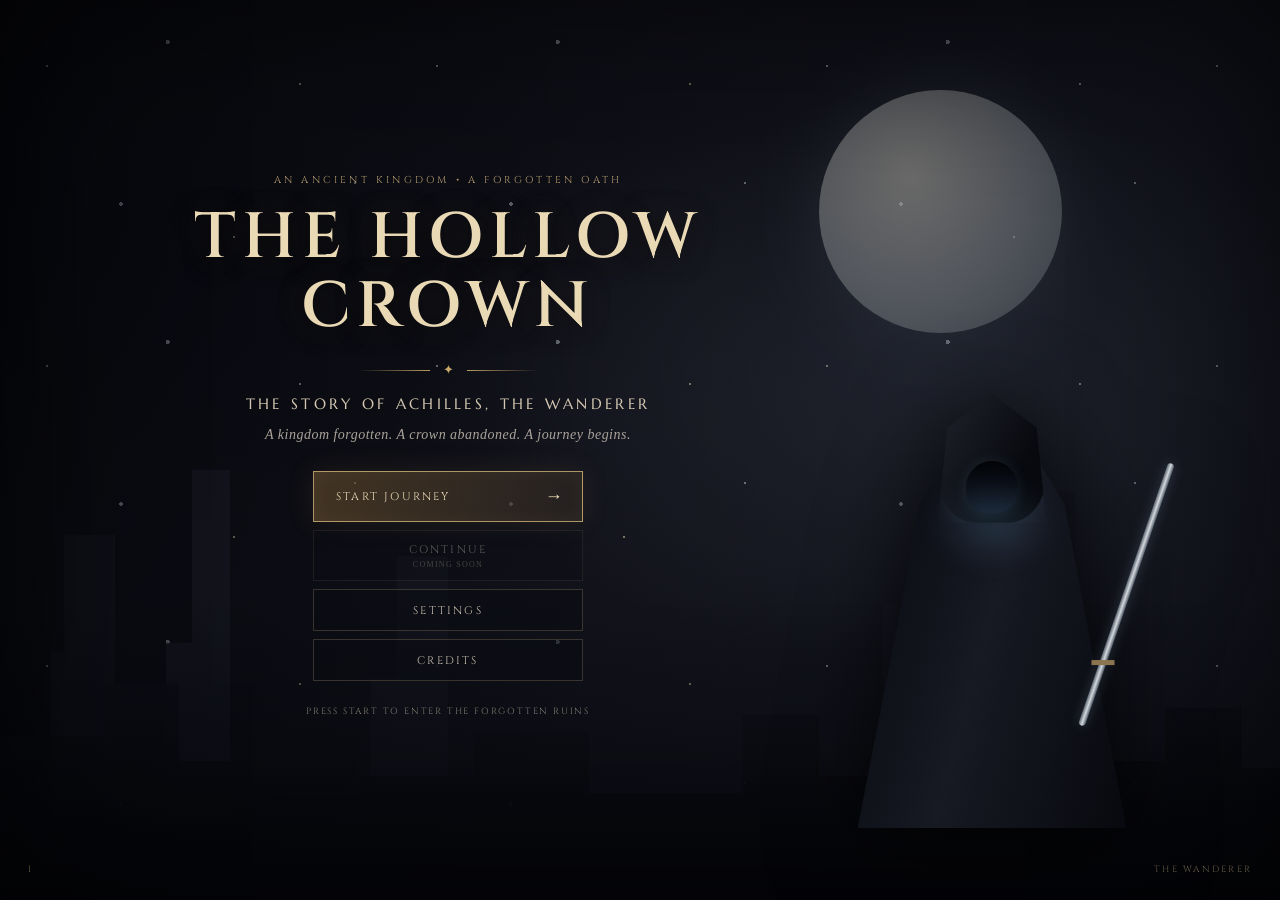
==== index.html @ 7a75503d "Add files via upload" ====
<!DOCTYPE html>
<html lang="en">
<head>
  <meta charset="UTF-8">
  <meta name="viewport" content="width=device-width, initial-scale=1.0">
  <title>The Hollow Crown</title>
  <link rel="stylesheet" href="style.css">
</head>
<body>
  <main class="game-container">
    <header class="game-header">
      <h1>THE HOLLOW CROWN</h1>
      <p>A KINGDOM FORGOTTEN</p>
    </header>

    <button id="deathSnowTestButton" type="button">TEST DEATH SNOW</button>

    <canvas id="gameCanvas" width="960" height="540">
      Your browser does not support Canvas.
    </canvas>

    <footer class="game-controls">
      <p>MOVE: A / D</p>
      <p>JUMP / FLY: SPACE / W</p>
      <p>DESCEND: S</p>
      <p>ATTACK: J</p>
      <p>INTERACT: E</p>
    </footer>
  </main>

  <!-- Main menu sits above the running canvas. Existing game files remain untouched. -->
  <section id="mainMenu" class="main-menu" aria-label="Main menu">
    <div class="menu-atmosphere"></div>
    <div class="menu-moon"></div>
    <div class="menu-ruins menu-ruins-back"></div>
    <div class="menu-ruins menu-ruins-front"></div>
    <div class="menu-wanderer" aria-hidden="true">
      <div class="wanderer-sword"></div>
      <div class="wanderer-cloak"></div>
      <div class="wanderer-hood"></div>
      <div class="wanderer-face"></div>
      <div class="wanderer-glow"></div>
    </div>
    <div class="menu-vignette"></div>

    <div class="menu-content">
      <div class="menu-eyebrow">AN ANCIENT KINGDOM • A FORGOTTEN OATH</div>
      <h1 class="menu-title">THE HOLLOW CROWN</h1>
      <div class="menu-divider"><span></span>✦<span></span></div>
      <p class="menu-subtitle">THE STORY OF ACHILLES, THE WANDERER</p>
      <p class="menu-tagline">A kingdom forgotten. A crown abandoned. A journey begins.</p>

      <nav class="menu-actions" aria-label="Game menu">
        <button id="startJourneyButton" class="menu-button menu-button-primary" type="button">
          <span>START JOURNEY</span><b>→</b>
        </button>
        <button id="continueJourneyButton" class="menu-button" type="button" disabled
          title="The save system has not been added yet">
          <span>CONTINUE</span><small>COMING SOON</small>
        </button>
        <button id="settingsButton" class="menu-button" type="button">SETTINGS</button>
        <button id="creditsButton" class="menu-button" type="button">CREDITS</button>
      </nav>
      <p class="menu-footnote">PRESS START TO ENTER THE FORGOTTEN RUINS</p>
    </div>

    <div class="menu-corner menu-corner-left">I</div>
    <div class="menu-corner menu-corner-right">THE WANDERER</div>

    <div id="menuInfoPanel" class="menu-info-panel" hidden>
      <button id="closeInfoPanel" class="panel-close" type="button" aria-label="Close panel">×</button>
      <h2 id="infoPanelTitle">SETTINGS</h2>
      <p id="infoPanelText"></p>
    </div>
  </section>

  <script src="game.js"></script>
  <script src="world2_fix.js"></script>
  <script src="death_snow.js"></script>
  <script src="audio-manager.js"></script>
  <script src="main-menu.js"></script>

  <script>
    document.getElementById("deathSnowTestButton").addEventListener("click", function () {
      dsResetWorld();

      worldTwoState.phase = 4;
      deathSnowState.active = true;
      deathSnowState.entryTimer = 0;
      deathSnowState.transition = 90;
      deathSnowState.region = "mountains";

      player.gameOver = false;
      player.levelComplete = false;
      player.x = DEATH_SNOW.start + 85;
      player.y = ground.y - player.height;
      player.velocityX = 0;
      player.velocityY = 0;
      player.grounded = true;
      player.health = player.maxHealth;
      player.checkpointX = DEATH_SNOW.start + 85;

      deathSnowState.checkpoint = player.checkpointX;

      camera.x = DEATH_SNOW.start;
      camera.targetX = DEATH_SNOW.start;
      enemies.length = 0;

      dsCreatePotions();
      dsSpawnWave(0);

      showNotification("WORLD III — THE DEATH SNOW");
    });
  </script>

  <script src="main-menu.js"></script>
</body>
</html>
---- style.css ----
@import url('https://fonts.googleapis.com/css2?family=Cinzel:wght@400;500;600;700;800&family=Marcellus&display=swap');

:root {
  --gold: #c7a66a;
  --gold-bright: #ead39b;
  --ink: #08090e;
  --muted: #aaa39a;
}

* { box-sizing: border-box; }

html, body {
  margin: 0;
  min-height: 100%;
  background: #08090e;
  color: #eee7d9;
  font-family: Georgia, serif;
}

body { overflow-x: hidden; }

.game-container {
  width: min(100%, 1120px);
  margin: 0 auto;
  padding: 20px 18px 28px;
  text-align: center;
}

.game-header h1 {
  margin: 0;
  font: 700 25px Cinzel, Georgia, serif;
  letter-spacing: .22em;
  color: #e0c58d;
}

.game-header p {
  margin: 7px 0 15px;
  color: #9c958c;
  font: 11px Marcellus, Georgia, serif;
  letter-spacing: .32em;
}

#gameCanvas {
  display: block;
  width: 100%;
  height: auto;
  max-height: 76vh;
  border: 1px solid rgba(199,166,106,.35);
  background: #11131b;
  box-shadow: 0 18px 70px rgba(0,0,0,.55);
}

#deathSnowTestButton {
  display: none;
  margin: 0 auto 12px;
  padding: 9px 15px;
  border: 1px solid #91b9c8;
  background: #101c25;
  color: #d7eff7;
  font: 11px Cinzel, Georgia, serif;
  letter-spacing: .12em;
  cursor: pointer;
}

body.game-started #deathSnowTestButton { display: block; }

.game-controls {
  display: flex;
  justify-content: center;
  flex-wrap: wrap;
  gap: 8px 22px;
  color: #a9a19a;
  font: 10px Cinzel, Georgia, serif;
  letter-spacing: .12em;
}

.game-controls p { margin: 13px 0 0; }

/* CINEMATIC MAIN MENU */
.main-menu {
  position: fixed;
  inset: 0;
  z-index: 1000;
  overflow: hidden;
  display: grid;
  place-items: center;
  isolation: isolate;
  background:
    radial-gradient(ellipse at 72% 42%, rgba(83,91,112,.24), transparent 38%),
    linear-gradient(112deg, #08090e 0%, #11121a 48%, #171923 100%);
  transition: opacity .8s ease, visibility .8s ease;
}

.main-menu.menu-hidden {
  opacity: 0;
  visibility: hidden;
  pointer-events: none;
}

.menu-atmosphere {
  position: absolute;
  inset: 0;
  z-index: -5;
  opacity: .48;
  background-image:
    radial-gradient(1px 1px at 12% 22%, #e9dfc8 98%, transparent),
    radial-gradient(2px 2px at 43% 14%, #c9d4dc 98%, transparent),
    radial-gradient(1px 1px at 77% 28%, #f0dfba 98%, transparent),
    radial-gradient(1px 1px at 91% 61%, #d4d8e4 98%, transparent),
    radial-gradient(2px 2px at 31% 68%, #d4d8e4 98%, transparent),
    radial-gradient(1px 1px at 60% 79%, #f0dfba 98%, transparent);
  background-size: 390px 300px;
  animation: starDrift 35s linear infinite;
}

.menu-moon {
  position: absolute;
  z-index: -4;
  width: clamp(130px, 19vw, 245px);
  aspect-ratio: 1;
  top: 10%;
  right: 17%;
  border-radius: 50%;
  background: radial-gradient(circle at 38% 35%, #e0ded2, #9ca1a5 58%, #626b78 100%);
  opacity: .52;
  box-shadow: 0 0 65px rgba(174,190,207,.18), 0 0 170px rgba(137,160,183,.12);
}

.menu-ruins {
  position: absolute;
  z-index: -3;
  bottom: -2px;
  width: 100%;
  height: 48%;
  pointer-events: none;
}

.menu-ruins-back {
  opacity: .65;
  background:
    linear-gradient(to top, #0b0d13 0 18%, transparent 18%),
    linear-gradient(90deg, transparent 0 4%, #171923 4% 9%, transparent 9% 13%, #1c1e29 13% 18%, transparent 18% 29%, #171923 29% 35%, transparent 35% 69%, #1b1d28 69% 75%, transparent 75% 81%, #171923 81% 88%, transparent 88%);
  clip-path: polygon(0 42%, 5% 42%, 5% 15%, 9% 15%, 9% 40%, 15% 40%, 15% 0, 21% 0, 21% 48%, 31% 48%, 31% 20%, 37% 20%, 37% 55%, 64% 55%, 64% 31%, 70% 31%, 70% 48%, 78% 48%, 78% 5%, 84% 5%, 84% 45%, 92% 45%, 92% 18%, 97% 18%, 97% 50%, 100% 50%, 100% 100%, 0 100%);
}

.menu-ruins-front {
  height: 27%;
  opacity: .9;
  background: linear-gradient(180deg, #11131b, #07080c);
  clip-path: polygon(0 32%, 8% 32%, 8% 10%, 14% 10%, 14% 42%, 22% 42%, 22% 18%, 28% 18%, 28% 48%, 37% 48%, 37% 30%, 46% 30%, 46% 55%, 58% 55%, 58% 23%, 64% 23%, 64% 48%, 75% 48%, 75% 12%, 82% 12%, 82% 42%, 91% 42%, 91% 20%, 97% 20%, 97% 45%, 100% 45%, 100% 100%, 0 100%);
}

.menu-vignette {
  position: absolute;
  inset: 0;
  z-index: -1;
  background:
    linear-gradient(90deg, rgba(4,5,9,.38), transparent 48%, rgba(4,5,9,.12)),
    linear-gradient(0deg, rgba(3,4,8,.75), transparent 34%, rgba(3,4,8,.18));
  box-shadow: inset 0 0 180px rgba(0,0,0,.72);
}

.menu-content {
  position: relative;
  z-index: 4;
  width: min(92vw, 680px);
  margin: 0 30% 0 0;
  padding: 30px 0 40px;
  text-align: center;
  animation: menuRise 1.15s ease both;
}

.menu-eyebrow {
  margin-bottom: 17px;
  color: #b49b70;
  font: 10px Cinzel, Georgia, serif;
  letter-spacing: .32em;
}

.menu-title {
  margin: 0;
  color: #ead9b5;
  font: 600 clamp(31px, 5vw, 65px)/1.08 Cinzel, Georgia, serif;
  letter-spacing: .095em;
  text-shadow: 0 4px 24px rgba(0,0,0,.8), 0 0 35px rgba(205,177,126,.13);
}

.menu-divider {
  display: flex;
  align-items: center;
  justify-content: center;
  gap: 13px;
  margin: 20px auto 16px;
  color: #c9a96c;
  font-size: 13px;
}

.menu-divider span {
  display: block;
  width: 72px;
  height: 1px;
  background: linear-gradient(90deg, transparent, #b99962);
}

.menu-divider span:last-child { transform: rotate(180deg); }

.menu-subtitle {
  margin: 0;
  color: #d4c8b2;
  font: 500 clamp(11px, 1.5vw, 15px) Marcellus, Georgia, serif;
  letter-spacing: .22em;
}

.menu-tagline {
  margin: 14px 0 28px;
  color: #aaa39a;
  font: italic 14px Georgia, serif;
  letter-spacing: .035em;
}

.menu-actions {
  display: grid;
  gap: 8px;
  width: min(270px, 78%);
  margin: 0 auto;
}

.menu-button {
  position: relative;
  min-height: 42px;
  padding: 11px 18px;
  border: 1px solid rgba(190,166,124,.25);
  background: rgba(10,12,18,.54);
  color: #c9c0b1;
  font: 11px Cinzel, Georgia, serif;
  letter-spacing: .2em;
  cursor: pointer;
  transition: .25s ease;
}

.menu-button:hover:not(:disabled) {
  border-color: rgba(224,195,139,.85);
  color: #f1dfb9;
  background: rgba(130,105,67,.18);
  transform: translateY(-1px);
}

.menu-button-primary {
  display: flex;
  align-items: center;
  justify-content: space-between;
  padding: 12px 17px 12px 22px;
  border-color: rgba(219,187,126,.75);
  background: linear-gradient(100deg, rgba(120,91,52,.5), rgba(45,39,35,.66));
  color: #f0dfbb;
  box-shadow: 0 0 28px rgba(175,139,82,.12), inset 0 0 18px rgba(213,180,119,.06);
}

.menu-button-primary b { font-size: 18px; font-weight: 400; }

.menu-button:disabled {
  opacity: .42;
  cursor: not-allowed;
}

.menu-button small {
  display: block;
  margin-top: 3px;
  color: #8c8274;
  font: 8px Georgia, serif;
  letter-spacing: .16em;
}

.menu-footnote {
  margin: 24px 0 0;
  color: #827b73;
  font: 9px Cinzel, Georgia, serif;
  letter-spacing: .2em;
}

.menu-wanderer {
  position: absolute;
  z-index: 2;
  right: 10%;
  bottom: 8%;
  width: clamp(170px, 25vw, 330px);
  height: clamp(280px, 53vh, 500px);
  filter: drop-shadow(0 10px 45px rgba(0,0,0,.8));
  pointer-events: none;
}

.wanderer-cloak {
  position: absolute;
  bottom: 0;
  left: 8%;
  width: 84%;
  height: 79%;
  background: linear-gradient(105deg, #080a10, #171923 48%, #08090e);
  clip-path: polygon(35% 0, 65% 0, 77% 14%, 83% 37%, 100% 100%, 0 100%, 17% 38%, 23% 14%);
  border-top: 1px solid rgba(157,164,179,.22);
}

.wanderer-hood {
  position: absolute;
  top: 9%;
  left: 33%;
  width: 34%;
  height: 27%;
  border-radius: 48% 48% 36% 36%;
  background: linear-gradient(120deg, #20232d, #08090e 70%);
  clip-path: polygon(50% 0, 91% 26%, 100% 100%, 0 100%, 9% 26%);
  box-shadow: 0 0 30px rgba(115,149,174,.13);
}

.wanderer-face {
  position: absolute;
  top: 23%;
  left: 42%;
  width: 16%;
  height: 11%;
  border-radius: 50% 50% 42% 42%;
  background: linear-gradient(#030407, #111724);
  box-shadow: 0 0 14px rgba(115,174,205,.12);
}

.wanderer-sword {
  position: absolute;
  z-index: 1;
  top: 22%;
  right: 7%;
  width: 7px;
  height: 58%;
  border-radius: 4px;
  background: linear-gradient(90deg, #58616e, #d2d8dc, #4b5563);
  transform: rotate(19deg);
  box-shadow: 0 0 12px rgba(149,190,218,.22);
}

.wanderer-sword::after {
  content: "";
  position: absolute;
  bottom: 23%;
  left: -8px;
  width: 23px;
  height: 5px;
  background: #8c744e;
  transform: rotate(-19deg);
}

.wanderer-glow {
  position: absolute;
  left: 31%;
  top: 27%;
  width: 39%;
  height: 18%;
  background: radial-gradient(ellipse, rgba(107,178,218,.2), transparent 70%);
  filter: blur(13px);
}

.menu-corner {
  position: absolute;
  bottom: 25px;
  color: rgba(196,174,136,.52);
  font: 9px Cinzel, Georgia, serif;
  letter-spacing: .25em;
}
.menu-corner-left { left: 28px; }
.menu-corner-right { right: 28px; }

.menu-info-panel {
  position: absolute;
  z-index: 10;
  top: 50%;
  left: 50%;
  width: min(390px, calc(100vw - 38px));
  padding: 34px 30px 28px;
  transform: translate(-50%, -50%);
  border: 1px solid rgba(199,166,106,.55);
  background: rgba(9,11,17,.96);
  box-shadow: 0 20px 80px rgba(0,0,0,.75);
  text-align: center;
}
.menu-info-panel[hidden] { display: none; }
.menu-info-panel h2 {
  margin: 0 0 15px;
  color: #e5d1a7;
  font: 17px Cinzel, Georgia, serif;
  letter-spacing: .2em;
}
.menu-info-panel p {
  margin: 0;
  color: #b6afa4;
  font: 14px/1.7 Georgia, serif;
}
.panel-close {
  position: absolute;
  top: 7px;
  right: 12px;
  border: 0;
  background: transparent;
  color: #cbb88e;
  font-size: 25px;
  cursor: pointer;
}

@keyframes starDrift {
  from { transform: translateY(0); }
  to { transform: translateY(18px); }
}
@keyframes menuRise {
  from { opacity: 0; transform: translateY(18px); }
  to { opacity: 1; transform: translateY(0); }
}

@media (max-width: 760px) {
  .menu-content {
    width: 94vw;
    margin: 0 0 7vh;
    padding: 20px 0;
  }
  .menu-wanderer {
    right: -7%;
    bottom: -4%;
    opacity: .34;
    width: 230px;
    height: 360px;
  }
  .menu-moon { right: 9%; top: 8%; }
  .menu-eyebrow { font-size: 8px; letter-spacing: .2em; }
  .menu-tagline { font-size: 12px; }
  .menu-actions { width: min(260px, 78%); }
  .menu-corner { bottom: 12px; font-size: 8px; }
  .menu-corner-left { left: 12px; }
  .menu-corner-right { right: 12px; }
}
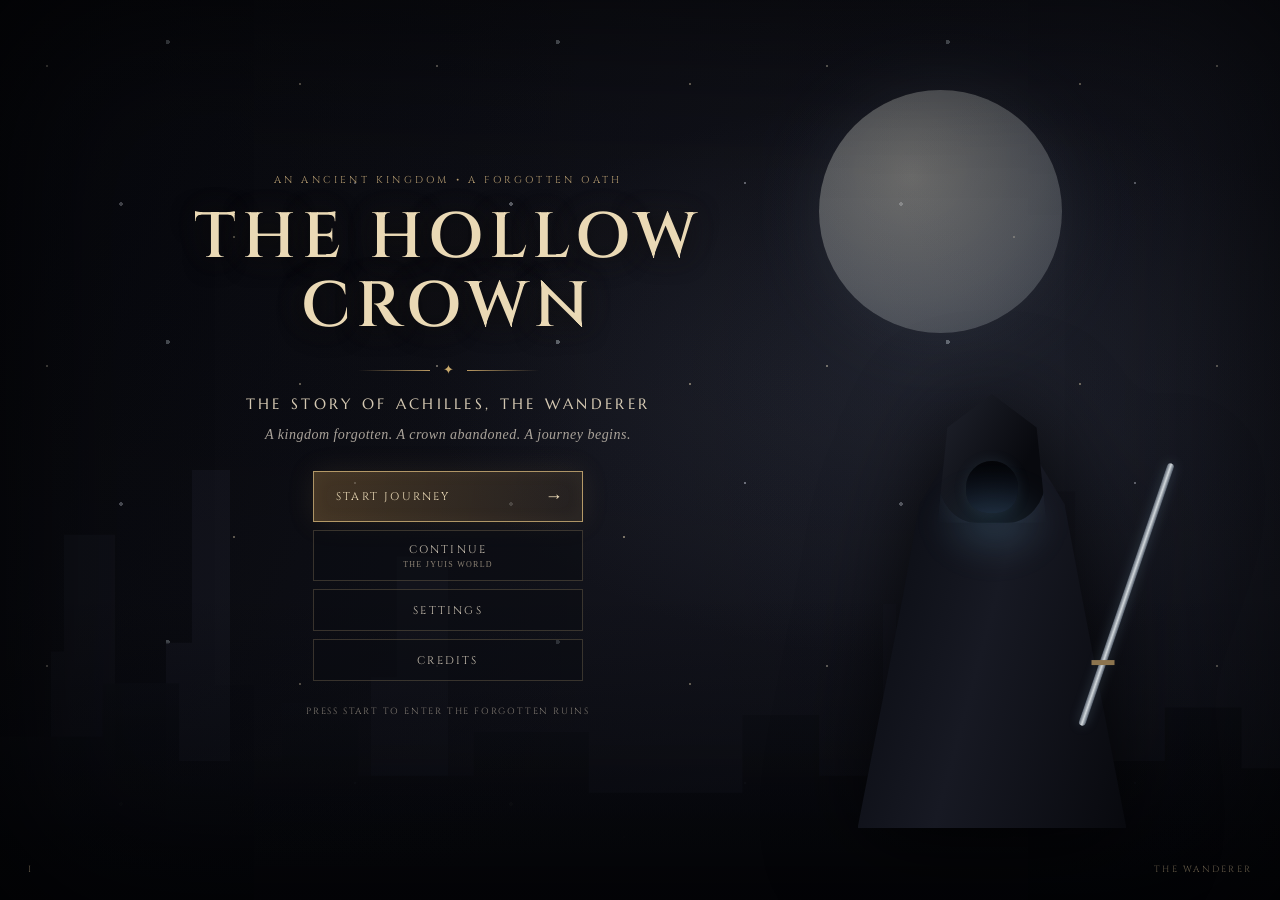
==== commit c8f3d542: "Enable main menu Continue button for Jyuis World" ====
--- a/index.html
+++ b/index.html
@@ -5,6 +5,7 @@
   <meta name="viewport" content="width=device-width, initial-scale=1.0">
   <title>The Hollow Crown</title>
   <link rel="stylesheet" href="style.css">
+  <link rel="stylesheet" href="mobile-controls.css">
 </head>
 <body>
   <main class="game-container">
@@ -18,6 +19,22 @@
     <canvas id="gameCanvas" width="960" height="540">
       Your browser does not support Canvas.
     </canvas>
+    
+<div id="mobileControls" aria-label="Touch game controls">
+  <div class="touch-cluster touch-pad">
+    <button type="button" data-action="left">◀</button>
+    <button type="button" data-action="right">▶</button>
+    <button type="button" data-action="run">RUN</button>
+    <button type="button" data-action="descend">DOWN</button>
+  </div>
+
+  <div class="touch-cluster action-cluster">
+    <button type="button" data-action="jump">JUMP</button>
+    <button type="button" data-action="attack">ATTACK</button>
+    <button type="button" data-action="interact">ENTER</button>
+  </div>
+</div>
+
 
     <footer class="game-controls">
       <p>MOVE: A / D</p>
@@ -54,9 +71,9 @@
         <button id="startJourneyButton" class="menu-button menu-button-primary" type="button">
           <span>START JOURNEY</span><b>→</b>
         </button>
-        <button id="continueJourneyButton" class="menu-button" type="button" disabled
-          title="The save system has not been added yet">
-          <span>CONTINUE</span><small>COMING SOON</small>
+        <button id="continueJourneyButton" class="menu-button" type="button"
+          title="Continue to the Jyuis World">
+          <span>CONTINUE</span><small>THE JYUIS WORLD</small>
         </button>
         <button id="settingsButton" class="menu-button" type="button">SETTINGS</button>
         <button id="creditsButton" class="menu-button" type="button">CREDITS</button>
@@ -74,11 +91,15 @@
     </div>
   </section>
 
-  <script src="game.js"></script>
-  <script src="world2_fix.js"></script>
-  <script src="death_snow.js"></script>
-  <script src="audio-manager.js"></script>
-  <script src="main-menu.js"></script>
+ <script src="game.js"></script>
+<script src="world2_fix.js"></script>
+<script src="death_snow.js"></script>
+<script src="death-snow-gate-hotfix.js"></script>
+<script src="jyuis-world.js"></script>
+<script src="mobile-controls.js"></script>
+<script src="audio-manager.js"></script>
+<script src="main-menu.js"></script>
+  <script src="hollow-crown-final-fixes.js"></script>
 
   <script>
     document.getElementById("deathSnowTestButton").addEventListener("click", function () {
@@ -113,6 +134,5 @@
     });
   </script>
 
-  <script src="main-menu.js"></script>
 </body>
 </html>
--- a/mobile-controls.css
+++ b/mobile-controls.css
@@ -0,0 +1,132 @@
+/* Touch controls — dark-fantasy gold/ice styling */
+#mobileControls {
+  display: none;
+}
+
+@media (pointer: coarse), (max-width: 760px) {
+  #mobileControls {
+    position: fixed;
+    z-index: 900;
+    inset: auto 0 max(10px, env(safe-area-inset-bottom)) 0;
+    display: flex;
+    align-items: flex-end;
+    justify-content: space-between;
+    padding: 0 max(12px, env(safe-area-inset-left)) 0 max(12px, env(safe-area-inset-right));
+    pointer-events: none;
+    user-select: none;
+    -webkit-user-select: none;
+    touch-action: none;
+  }
+
+  #mobileControls .touch-cluster {
+    display: flex;
+    align-items: flex-end;
+    gap: 8px;
+    pointer-events: auto;
+  }
+
+  #mobileControls .touch-pad {
+    display: grid;
+    grid-template-columns: repeat(2, clamp(48px, 12vw, 62px));
+    gap: 8px;
+  }
+
+  #mobileControls button {
+    min-width: clamp(48px, 12vw, 62px);
+    min-height: clamp(48px, 12vw, 62px);
+    border: 1px solid rgba(218, 190, 137, .72);
+    border-radius: 14px;
+    background: rgba(10, 14, 23, .78);
+    color: #f0dfbb;
+    box-shadow: 0 4px 16px rgba(0,0,0,.38), inset 0 0 14px rgba(190,166,124,.08);
+    font: 700 11px Cinzel, Georgia, serif;
+    letter-spacing: .04em;
+    touch-action: none;
+    -webkit-tap-highlight-color: transparent;
+  }
+
+  #mobileControls button.is-pressed {
+    background: rgba(111, 132, 153, .72);
+    border-color: #d9efff;
+    color: #fff;
+    transform: scale(.96);
+  }
+
+  #mobileControls .action-cluster {
+    display: grid;
+    grid-template-columns: repeat(2, clamp(52px, 13vw, 68px));
+    gap: 8px;
+  }
+
+  #mobileControls [data-action="jump"] {
+    min-height: clamp(58px, 15vw, 74px);
+    border-color: rgba(180, 220, 244, .85);
+    background: rgba(23, 49, 68, .84);
+  }
+
+  #mobileControls [data-action="attack"] {
+    border-color: rgba(222, 173, 112, .9);
+    background: rgba(67, 38, 30, .86);
+  }
+
+  #mobileControls [data-action="interact"] {
+    min-height: 42px;
+    font-size: 10px;
+  }
+
+  #mobileControls [data-action="run"],
+  #mobileControls [data-action="descend"] {
+    min-height: 42px;
+    font-size: 9px;
+  }
+
+  #gameCanvas { touch-action: none; }
+  .game-controls { display: none; }
+}
+
+@media (max-height: 430px) and (orientation: landscape) {
+  #mobileControls { bottom: max(5px, env(safe-area-inset-bottom)); }
+  #mobileControls button { min-height: 44px; min-width: 48px; border-radius: 11px; }
+  #mobileControls .action-cluster { grid-template-columns: repeat(2, 52px); gap: 6px; }
+  #mobileControls .touch-pad { grid-template-columns: repeat(2, 48px); gap: 6px; }
+  .game-container { padding: 4px 6px 8px; }
+  .game-header { display: none; }
+  #gameCanvas { max-height: 100svh; }
+}
+
+
+
+/* MOBILE GAME OVER — CHECKPOINT RETURN */
+
+
+.mobile-return-button {
+  display: none !important;
+}
+
+@media (pointer: coarse), (max-width: 760px) {
+  body > .mobile-return-button:not([hidden]) {
+    display: block !important;
+    position: fixed !important;
+    z-index: 2000 !important;
+
+    left: 50%;
+    top: 50%;
+
+    transform: translate(-50%, -50%);
+
+    width: 190px;
+    min-height: 48px;
+
+    border: 1px solid #ead39b;
+    border-radius: 5px;
+
+    background: rgba(30, 25, 22, .97);
+    color: #ead39b;
+
+    font: 700 12px Cinzel, Georgia, serif;
+    letter-spacing: .14em;
+
+    pointer-events: auto !important;
+    touch-action: manipulation;
+  }
+}
